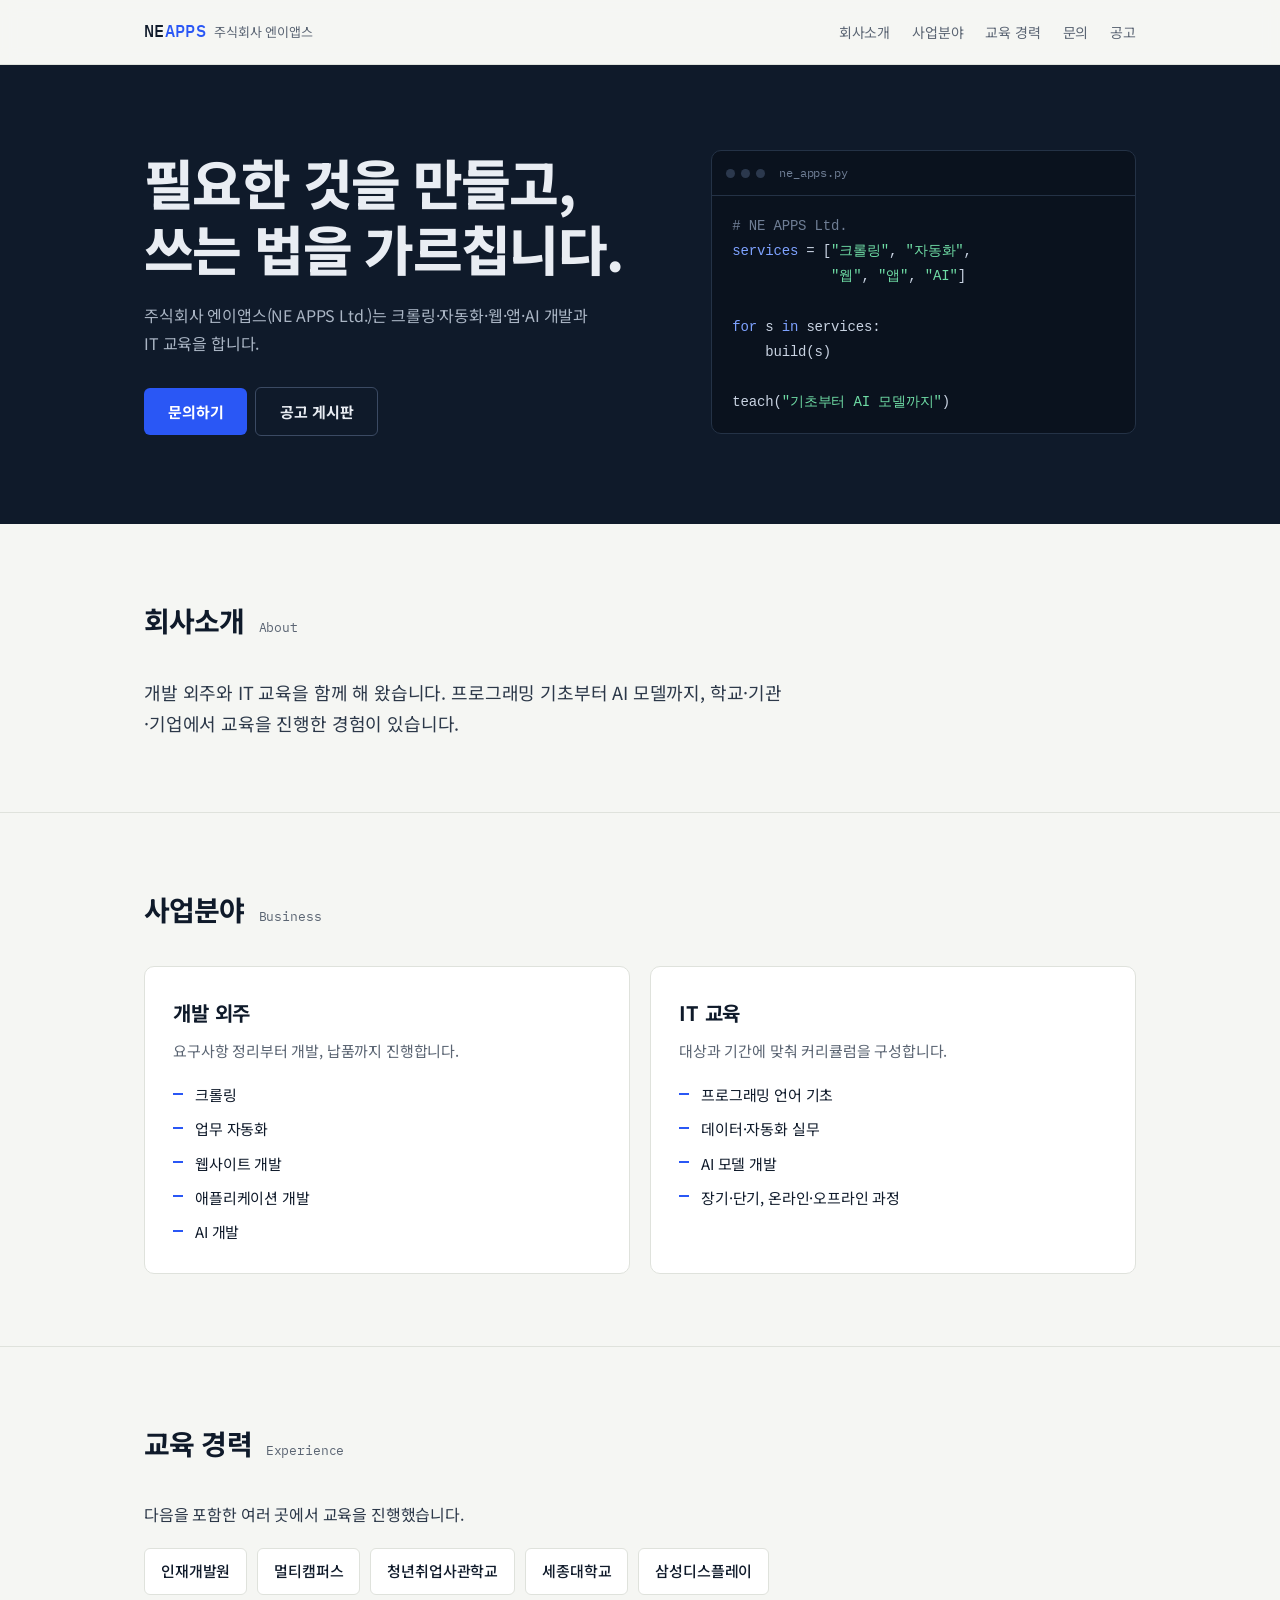
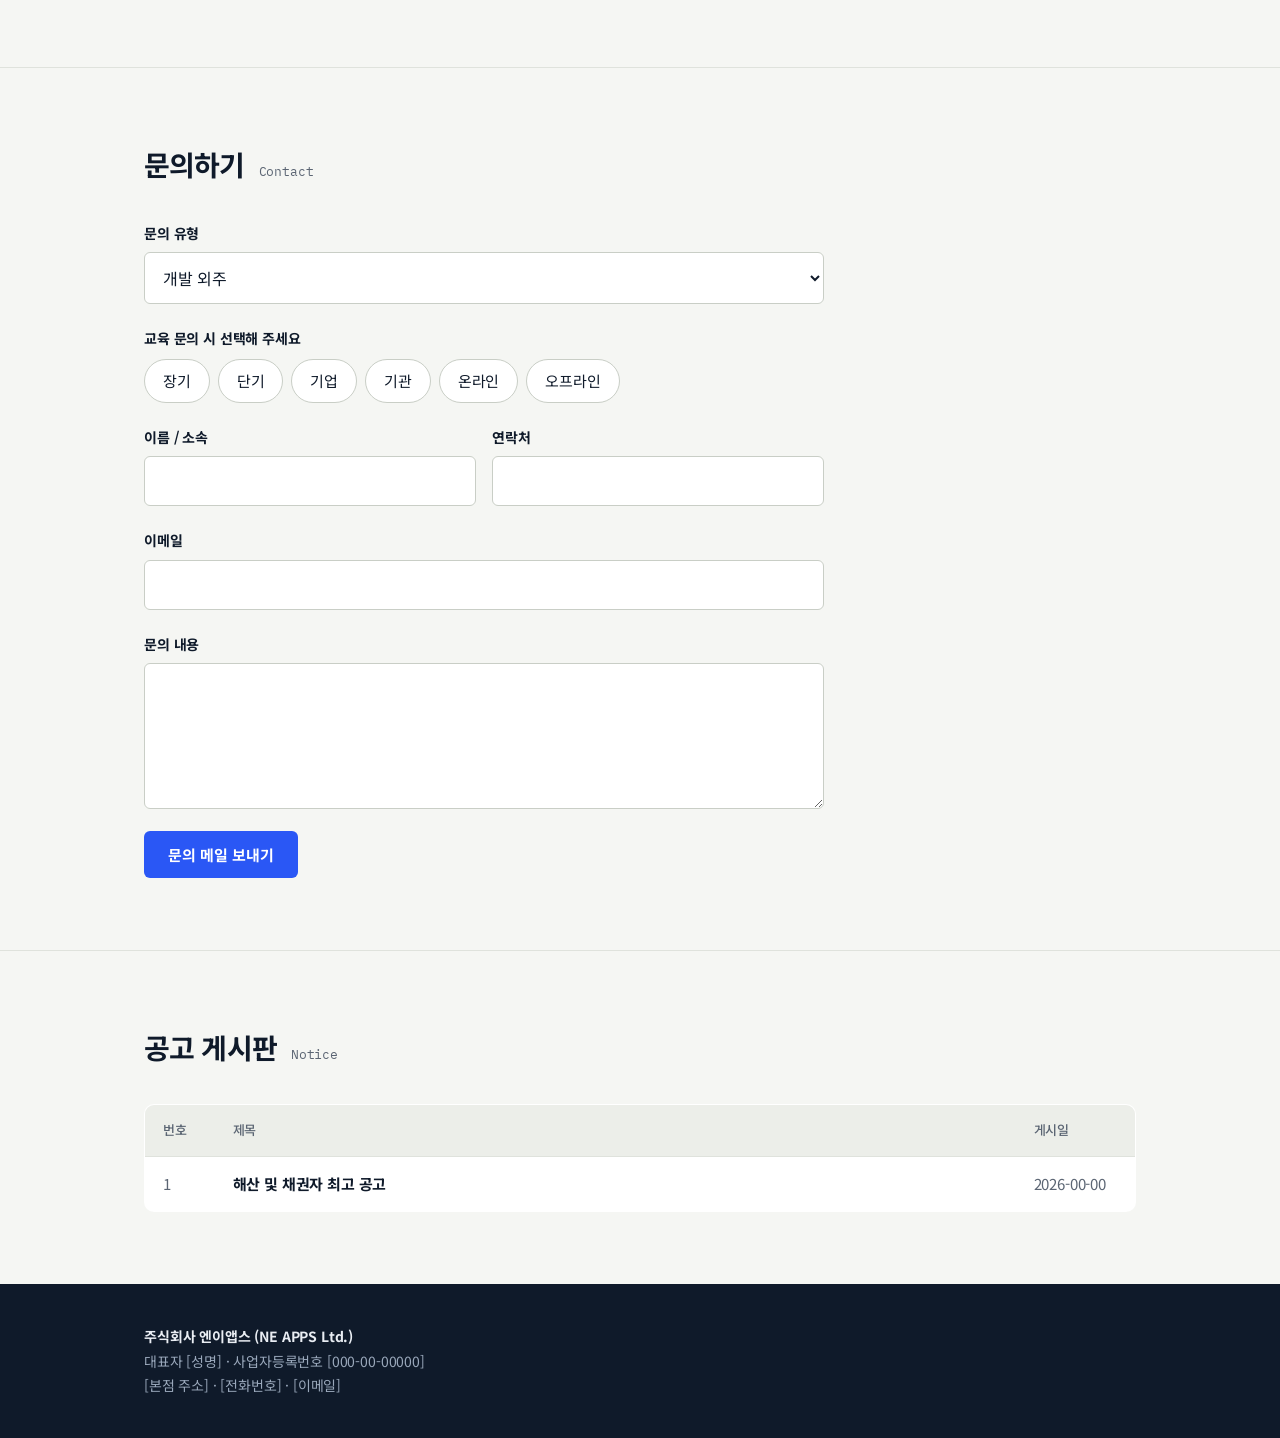
==== index.html @ 6804c99b "Add files via upload" ====
<!DOCTYPE html>
<html lang="ko">
<head>
<meta charset="utf-8">
<meta name="viewport" content="width=device-width, initial-scale=1">
<title>주식회사 엔이앱스 | NE APPS Ltd.</title>
<meta name="description" content="주식회사 엔이앱스(NE APPS Ltd.) - 크롤링, 자동화, 웹·앱, AI 개발 외주와 IT 교육">
<link rel="preconnect" href="https://fonts.googleapis.com">
<link rel="preconnect" href="https://fonts.gstatic.com" crossorigin>
<link href="https://fonts.googleapis.com/css2?family=Noto+Sans+KR:wght@400;500;700;800&family=IBM+Plex+Mono:wght@400;500&display=swap" rel="stylesheet">
<style>
:root{--ink:#0f1a2a;--paper:#f5f6f3;--card:#fff;--line:#dfe2dc;--mut:#5b6573;--ac:#2a57f5;--ok:#19b36b;color-scheme:light}
*{box-sizing:border-box}
html{scroll-behavior:smooth;scroll-padding-top:72px}
body{margin:0;background:var(--paper);color:var(--ink);font:400 16px/1.75 "Noto Sans KR","Apple SD Gothic Neo","Malgun Gothic",sans-serif;letter-spacing:-.01em}
.w{max-width:1040px;margin:0 auto;padding:0 24px}
a{color:inherit}
:focus-visible{outline:2px solid var(--ac);outline-offset:3px}
header{position:sticky;top:0;z-index:10;background:rgba(245,246,243,.92);backdrop-filter:blur(8px);border-bottom:1px solid var(--line)}
header .w{display:flex;align-items:center;justify-content:space-between;height:64px;gap:16px}
.logo{text-decoration:none;display:flex;align-items:baseline;gap:8px;white-space:nowrap}
.logo b{font:500 17px "IBM Plex Mono",monospace;letter-spacing:.02em}
.logo b i{font-style:normal;color:var(--ac)}
.logo small{color:var(--mut);font-size:13px}
nav{display:flex;gap:22px;overflow-x:auto}
nav a{text-decoration:none;font-size:14px;color:var(--mut);white-space:nowrap}
nav a:hover{color:var(--ac)}
.hero{background:var(--ink);color:#e9edf3;padding:84px 0 88px}
.hero .w{display:grid;grid-template-columns:1.1fr .9fr;gap:48px;align-items:center}
.hero h1{font-size:clamp(32px,5.2vw,54px);line-height:1.22;margin:0 0 20px;font-weight:800;letter-spacing:-.03em}
.hero p{color:#aab5c4;margin:0 0 30px;max-width:460px}
.btn{display:inline-block;padding:13px 24px;border-radius:6px;background:var(--ac);color:#fff;font:700 15px "Noto Sans KR",sans-serif;border:0;text-decoration:none;cursor:pointer}
.btn:hover{background:#1f46d0}
.btn.g{background:none;border:1px solid #3b4a63;color:#e9edf3;margin-left:8px}
.btn.g:hover{border-color:#8fa3c4;background:none}
.code{background:#0a121e;border:1px solid #243246;border-radius:10px;font:400 14px/1.8 "IBM Plex Mono",monospace;overflow:hidden}
.code .bar{display:flex;gap:6px;padding:11px 14px;border-bottom:1px solid #243246;color:#6f7e95;font-size:12px;align-items:center}
.code .bar span{width:9px;height:9px;border-radius:50%;background:#2b384d}
.code .bar em{font-style:normal;margin-left:8px}
.code pre{margin:0;padding:18px 20px;overflow-x:auto;color:#c9d3e2}
.k{color:#7ea2ff}.s{color:#6fdca5}.c{color:#6f7e95}
section{padding:72px 0}
section+section{border-top:1px solid var(--line)}
.sh{display:flex;align-items:baseline;gap:14px;margin-bottom:32px}
.sh h2{margin:0;font-size:28px;letter-spacing:-.03em}
.sh span{font:400 13px "IBM Plex Mono",monospace;color:var(--mut)}
.lead{font-size:18px;max-width:640px;color:#2c3849;margin:0}
.grid{display:grid;grid-template-columns:repeat(auto-fit,minmax(300px,1fr));gap:20px}
.box{background:var(--card);border:1px solid var(--line);border-radius:10px;padding:28px}
.box h3{margin:0 0 8px;font-size:20px}
.box>p{margin:0 0 18px;color:var(--mut);font-size:15px}
.box ul{list-style:none;margin:0;padding:0;display:grid;gap:8px}
.box li{padding-left:22px;position:relative;font-size:15px}
.box li:before{content:"";position:absolute;left:0;top:.7em;width:10px;height:2px;background:var(--ac)}
.hist{display:flex;flex-wrap:wrap;gap:10px;margin:20px 0 0;padding:0;list-style:none}
.hist li{background:var(--card);border:1px solid var(--line);border-radius:6px;padding:9px 16px;font-weight:500;font-size:15px}
.note{color:var(--mut);font-size:14px;margin-top:14px}
form{display:grid;gap:22px;max-width:680px}
.f{display:grid;gap:7px;font-weight:700;font-size:14px}
.in{font:400 16px "Noto Sans KR",sans-serif;padding:12px 14px;border:1px solid #c9cec6;border-radius:6px;background:#fff;color:var(--ink);width:100%}
.in:focus{border-color:var(--ac);outline:none;box-shadow:0 0 0 3px rgba(42,87,245,.15)}
.row{display:grid;grid-template-columns:1fr 1fr;gap:16px}
.chips{border:0;margin:0;padding:0}
.chips legend{font-weight:700;font-size:14px;margin-bottom:8px;padding:0}
.chips div{display:flex;flex-wrap:wrap;gap:8px}
.chips label{cursor:pointer}
.chips input{position:absolute;opacity:0;pointer-events:none}
.chips span{display:inline-block;padding:8px 18px;border:1px solid #c9cec6;border-radius:99px;background:#fff;font-size:15px;transition:.15s}
.chips input:checked+span{background:var(--ink);border-color:var(--ink);color:#fff}
.chips input:focus-visible+span{outline:2px solid var(--ac);outline-offset:2px}
.tbl{width:100%;border-collapse:collapse;background:var(--card);border:1px solid var(--line);border-radius:10px;overflow:hidden}
.tbl th,.tbl td{padding:14px 18px;text-align:left;border-bottom:1px solid var(--line);font-size:15px}
.tbl th{background:#eceee9;font-size:13px;color:var(--mut);font-weight:500}
.tbl tr:last-child td{border-bottom:0}
.tbl a{font-weight:700;text-decoration:none}
.tbl a:hover{color:var(--ac)}
.tbl .n{width:70px;color:var(--mut)}.tbl .d{width:120px;color:var(--mut)}
.nt{background:var(--card);border:1px solid var(--line);border-radius:10px;padding:36px;max-width:780px}
.nt h3{margin:0 0 6px;font-size:24px;letter-spacing:-.02em}
.nt .m{color:var(--mut);font-size:14px;padding-bottom:18px;margin-bottom:22px;border-bottom:1px solid var(--line)}
.nt p{margin:0 0 14px}
.nt .sg{text-align:right;margin-top:28px;font-weight:500}
.back{display:inline-block;margin-top:20px;font-weight:700;text-decoration:none;color:var(--ac)}
.hid{display:none}
footer{background:var(--ink);color:#9aa8bb;padding:40px 0;font-size:14px}
footer b{color:#e9edf3}
@media(max-width:760px){.hero .w{grid-template-columns:1fr}.hero{padding:56px 0}.row{grid-template-columns:1fr}.logo small{display:none}section{padding:52px 0}.nt{padding:24px}.btn.g{margin:10px 0 0}}
@media(prefers-reduced-motion:reduce){html{scroll-behavior:auto}}
</style>
</head>
<body>
<header><div class="w">
<a class="logo" href="#top"><b>NE<i>APPS</i></b><small>주식회사 엔이앱스</small></a>
<nav aria-label="주요 메뉴"><a href="#about">회사소개</a><a href="#biz">사업분야</a><a href="#edu">교육 경력</a><a href="#contact">문의</a><a href="#board">공고</a></nav>
</div></header>

<main id="top">
<div class="hero"><div class="w">
<div>
<h1>필요한 것을 만들고,<br>쓰는 법을 가르칩니다.</h1>
<p>주식회사 엔이앱스(NE APPS Ltd.)는 크롤링·자동화·웹·앱·AI 개발과 IT 교육을 합니다.</p>
<a class="btn" href="#contact">문의하기</a><a class="btn g" href="#board">공고 게시판</a>
</div>
<div class="code" aria-hidden="true">
<div class="bar"><span></span><span></span><span></span><em>ne_apps.py</em></div>
<pre><span class="c"># NE APPS Ltd.</span>
<span class="k">services</span> = [<span class="s">"크롤링"</span>, <span class="s">"자동화"</span>,
            <span class="s">"웹"</span>, <span class="s">"앱"</span>, <span class="s">"AI"</span>]

<span class="k">for</span> s <span class="k">in</span> services:
    build(s)

teach(<span class="s">"기초부터 AI 모델까지"</span>)</pre>
</div>
</div></div>

<section id="about"><div class="w">
<div class="sh"><h2>회사소개</h2><span>About</span></div>
<p class="lead">개발 외주와 IT 교육을 함께 해 왔습니다. 프로그래밍 기초부터 AI 모델까지, 학교·기관·기업에서 교육을 진행한 경험이 있습니다.</p>
</div></section>

<section id="biz"><div class="w">
<div class="sh"><h2>사업분야</h2><span>Business</span></div>
<div class="grid">
<div class="box"><h3>개발 외주</h3><p>요구사항 정리부터 개발, 납품까지 진행합니다.</p>
<ul><li>크롤링</li><li>업무 자동화</li><li>웹사이트 개발</li><li>애플리케이션 개발</li><li>AI 개발</li></ul></div>
<div class="box"><h3>IT 교육</h3><p>대상과 기간에 맞춰 커리큘럼을 구성합니다.</p>
<ul><li>프로그래밍 언어 기초</li><li>데이터·자동화 실무</li><li>AI 모델 개발</li><li>장기·단기, 온라인·오프라인 과정</li></ul></div>
</div>
</div></section>

<section id="edu"><div class="w">
<div class="sh"><h2>교육 경력</h2><span>Experience</span></div>
<p class="lead" style="font-size:16px">다음을 포함한 여러 곳에서 교육을 진행했습니다.</p>
<ul class="hist"><li>인재개발원</li><li>멀티캠퍼스</li><li>청년취업사관학교</li><li>세종대학교</li><li>삼성디스플레이</li></ul>
</div></section>

<section id="contact"><div class="w">
<div class="sh"><h2>문의하기</h2><span>Contact</span></div>
<form id="qf">
<label class="f">문의 유형
<select class="in" id="type"><option>개발 외주</option><option>IT 교육</option><option>기타</option></select></label>
<fieldset class="chips"><legend>교육 문의 시 선택해 주세요</legend>
<div>
<label><input type="checkbox" name="k" value="장기"><span>장기</span></label>
<label><input type="checkbox" name="k" value="단기"><span>단기</span></label>
<label><input type="checkbox" name="k" value="기업"><span>기업</span></label>
<label><input type="checkbox" name="k" value="기관"><span>기관</span></label>
<label><input type="checkbox" name="k" value="온라인"><span>온라인</span></label>
<label><input type="checkbox" name="k" value="오프라인"><span>오프라인</span></label>
</div></fieldset>
<div class="row">
<label class="f">이름 / 소속<input class="in" type="text" id="nm" required></label>
<label class="f">연락처<input class="in" type="tel" id="tel" required></label>
</div>
<label class="f">이메일<input class="in" type="email" id="em" required></label>
<label class="f">문의 내용<textarea class="in" id="msg" rows="5" required></textarea></label>
<div><button class="btn" type="submit">문의 메일 보내기</button></div>
</form>
</div></section>

<section id="board"><div class="w">
<div class="sh"><h2>공고 게시판</h2><span>Notice</span></div>
<div id="list"></div>
<div id="detail" class="hid"></div>
</div></section>
</main>

<footer><div class="w">
<b>주식회사 엔이앱스 (NE APPS Ltd.)</b><br>
대표자 [성명] · 사업자등록번호 [000-00-00000]<br>
[본점 주소] · [전화번호] · [이메일]
</div></footer>

<script>
/* ===== 설정 ===== */
var EMAIL = "your@email.com"; // 문의 메일 수신 주소

/* 공고 추가: 아래 배열 맨 앞에 객체를 추가하면 게시판에 자동 반영됩니다. */
var NOTICES = [
 {
  id: 1,
  title: "해산 및 채권자 최고 공고",
  date: "2026-00-00",
  period: "2026년 00월 00일 ~ 2026년 00월 00일",
  body: [
   "본 회사는 2026년 00월 00일 주주총회의 결의로 해산하였으므로, 상법 제535조에 따라 다음과 같이 공고합니다.",
   "회사에 대하여 채권이 있는 채권자는 본 공고 게시일부터 2개월 이내에 그 채권을 신고하여 주시기 바랍니다. 위 기간 내에 신고하지 않으면 청산에서 제외됩니다. 다만 회사가 알고 있는 채권자는 청산에서 제외하지 않습니다.",
   "채권 신고처: [주소] / 연락처: [전화번호], [이메일]"
  ],
  sign: ["2026년 00월 00일", "주식회사 엔이앱스", "청산인 [성명]"]
 }
];

/* ===== 게시판 ===== */
var L = document.getElementById("list"), D = document.getElementById("detail");
function el(t, c, x){ var e = document.createElement(t); if(c) e.className = c; if(x != null) e.textContent = x; return e; }
function renderList(){
 var t = el("table","tbl"), h = el("thead"), r = el("tr");
 [["번호","n"],["제목",""],["게시일","d"]].forEach(function(c){ var th = el("th",c[1],c[0]); r.appendChild(th); });
 h.appendChild(r); t.appendChild(h);
 var b = el("tbody");
 NOTICES.forEach(function(n, i){
  var tr = el("tr");
  tr.appendChild(el("td","n",NOTICES.length - i));
  var td = el("td"), a = el("a",null,n.title); a.href = "#notice-" + n.id; td.appendChild(a); tr.appendChild(td);
  tr.appendChild(el("td","d",n.date)); b.appendChild(tr);
 });
 t.appendChild(b); L.innerHTML = ""; L.appendChild(t);
}
function renderDetail(n){
 D.innerHTML = "";
 var box = el("article","nt");
 box.appendChild(el("h3",null,n.title));
 box.appendChild(el("div","m","게시일 " + n.date + " · 게시기간 " + n.period));
 n.body.forEach(function(p){ box.appendChild(el("p",null,p)); });
 var s = el("p","sg"); s.innerHTML = n.sign.join("<br>"); box.appendChild(s);
 D.appendChild(box);
 var back = el("a","back","← 목록으로"); back.href = "#board"; D.appendChild(back);
}
function route(){
 var m = location.hash.match(/^#notice-(\d+)$/), n = m && NOTICES.filter(function(x){ return x.id == m[1]; })[0];
 if(n){ renderDetail(n); L.classList.add("hid"); D.classList.remove("hid"); document.getElementById("board").scrollIntoView(); }
 else { D.classList.add("hid"); L.classList.remove("hid"); }
}
renderList(); route(); window.addEventListener("hashchange", route);

/* ===== 문의 ===== */
document.getElementById("qf").onsubmit = function(e){
 e.preventDefault();
 var k = [].map.call(document.querySelectorAll("input[name=k]:checked"), function(x){ return x.value; }).join(", ") || "선택 없음";
 var body = "유형: " + type.value + "\n교육 조건: " + k + "\n이름/소속: " + nm.value + "\n연락처: " + tel.value + "\n이메일: " + em.value + "\n\n" + msg.value;
 location.href = "mailto:" + EMAIL + "?subject=" + encodeURIComponent("[홈페이지 문의] " + type.value) + "&body=" + encodeURIComponent(body);
};
</script>
</body>
</html>
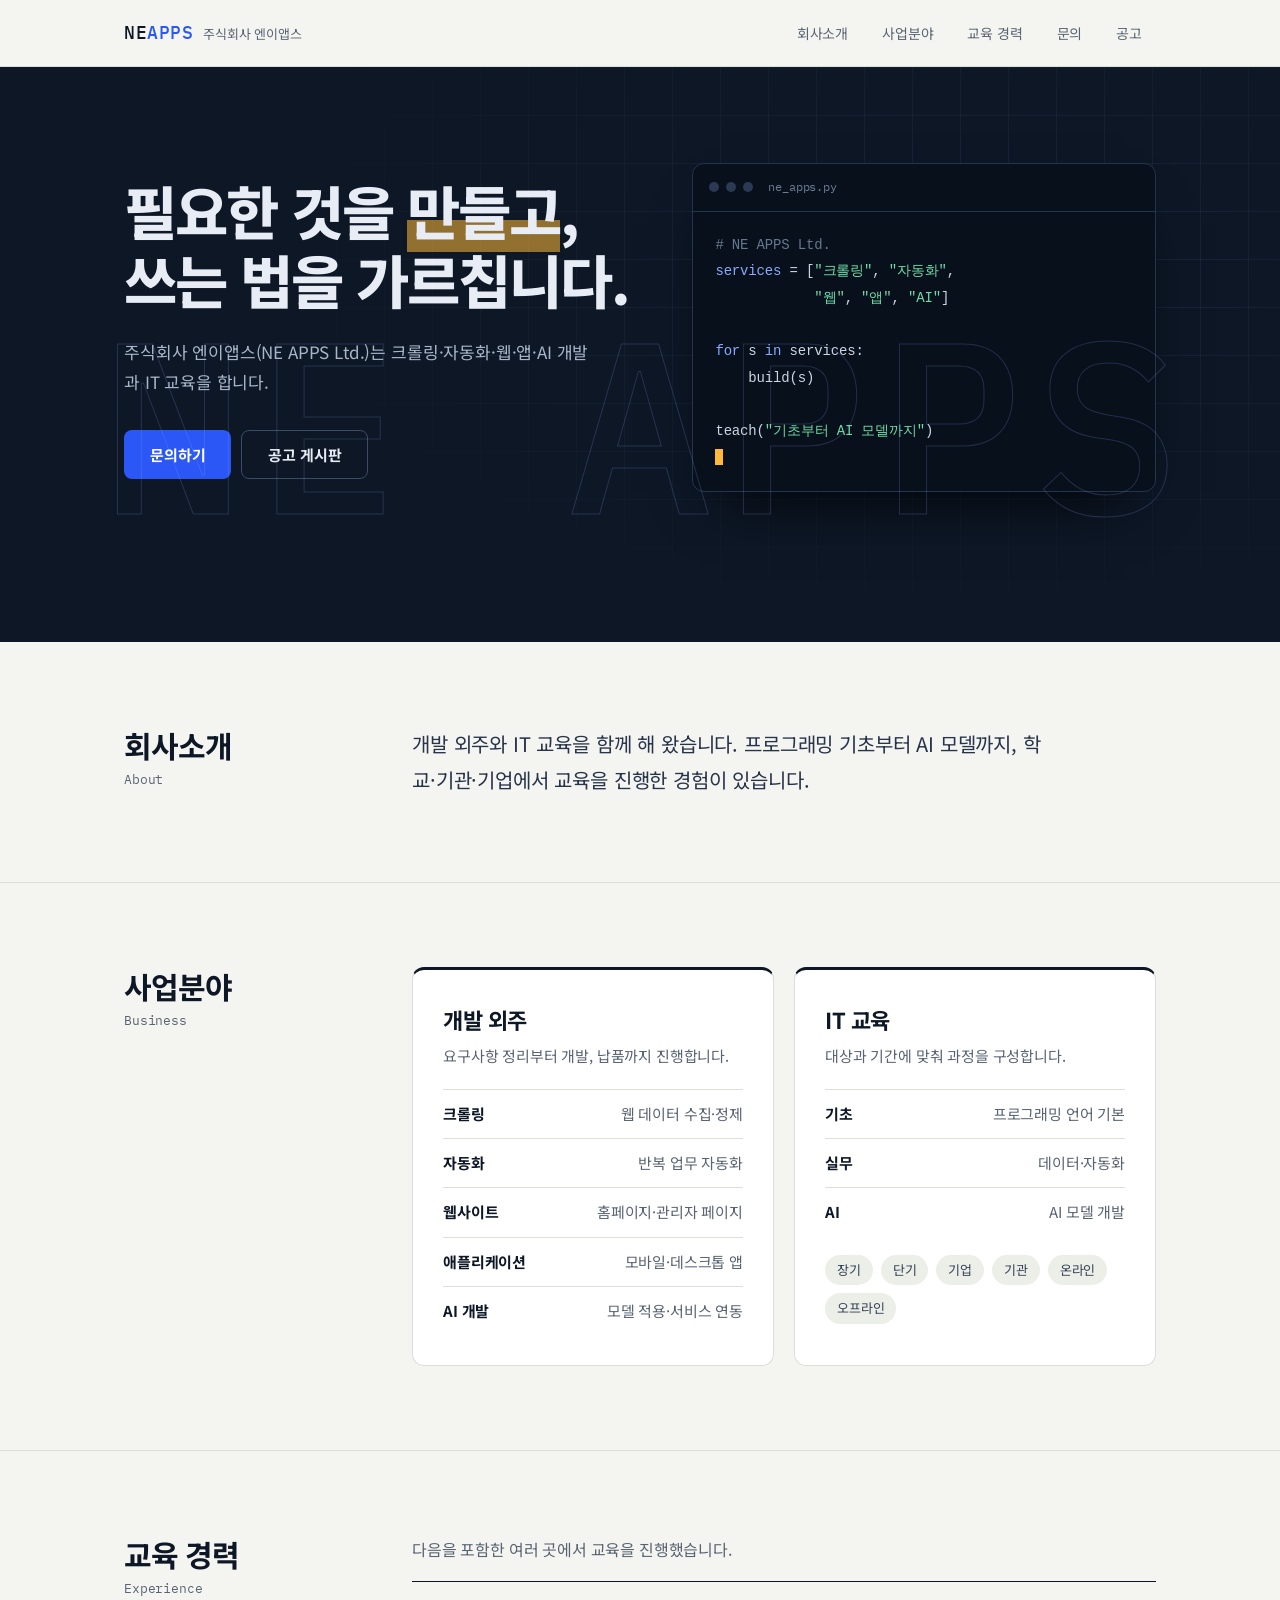
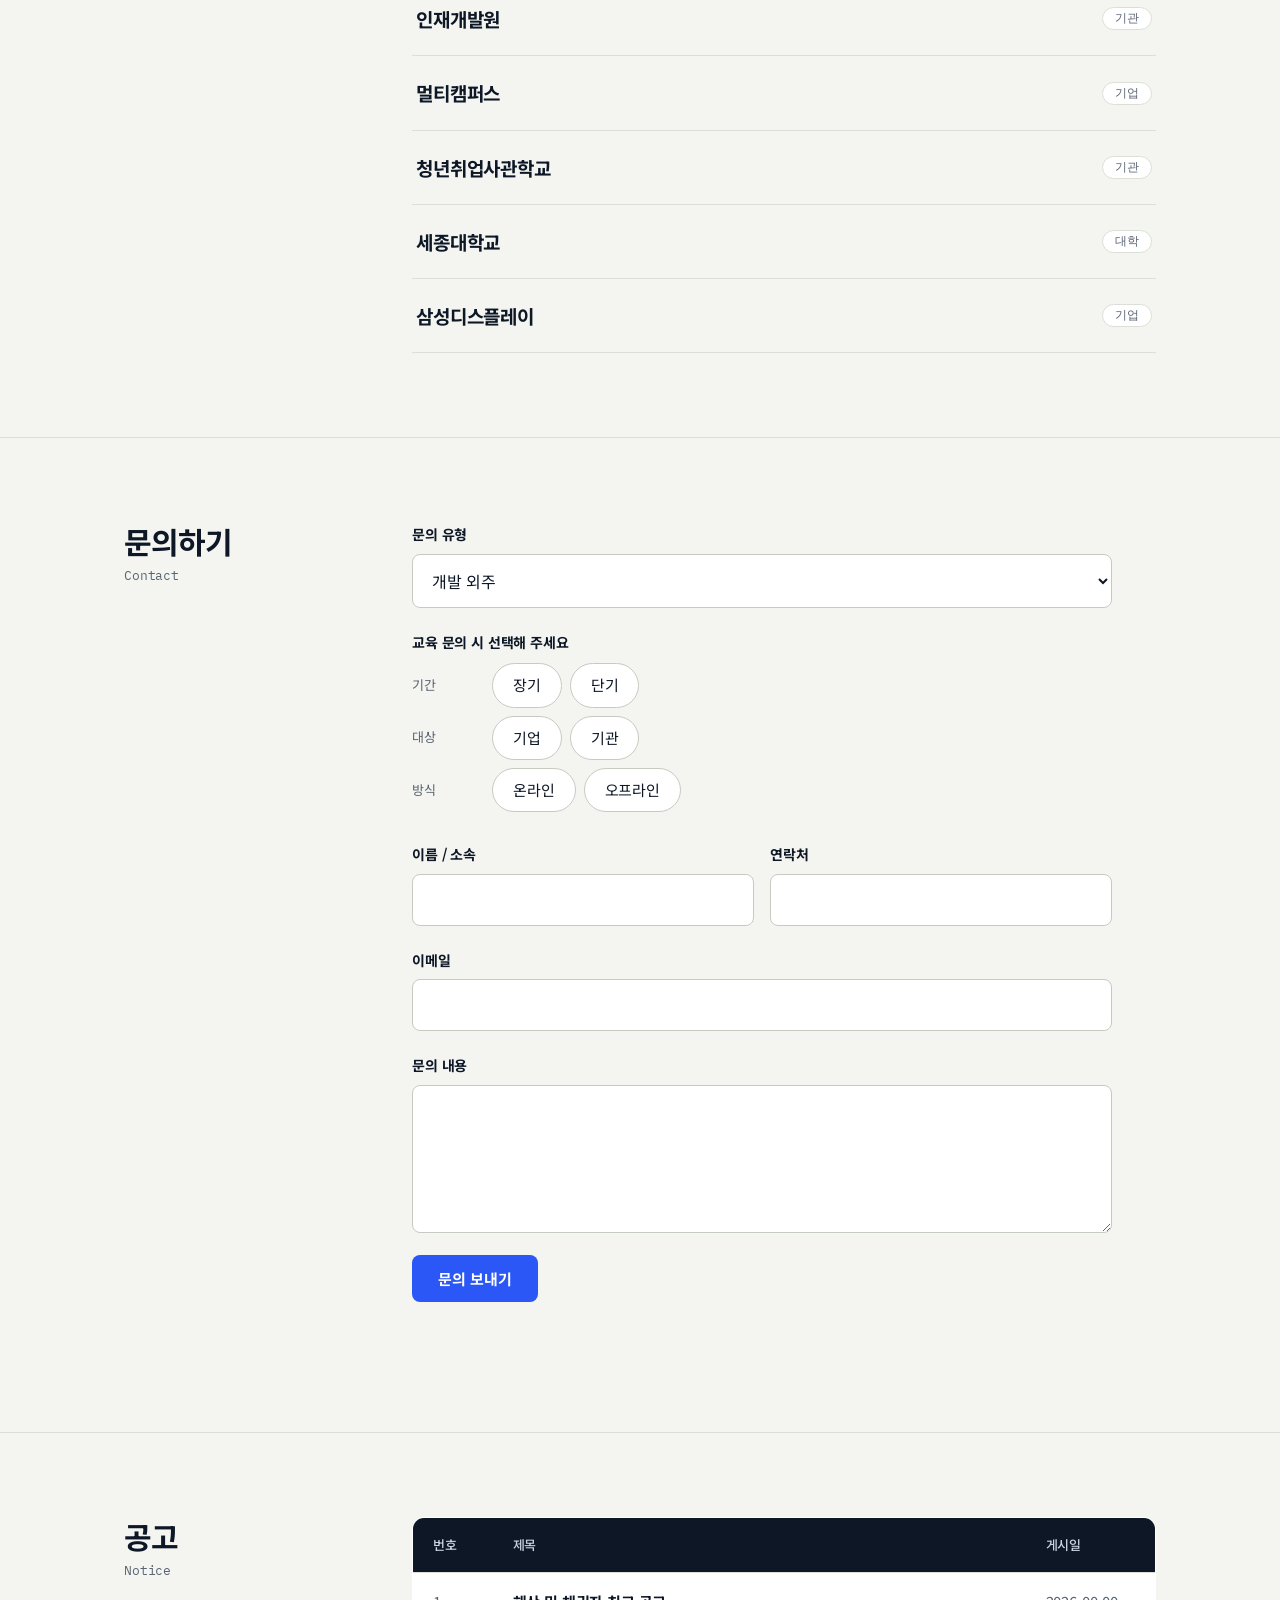
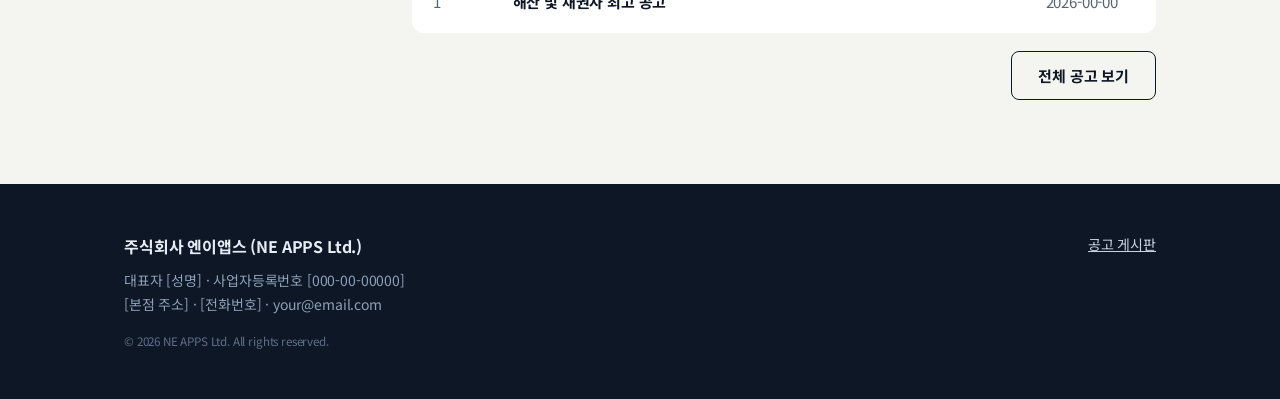
==== commit 0a457e34: "Add files via upload" ====
--- a/index.html
+++ b/index.html
@@ -3,235 +3,108 @@
 <head>
 <meta charset="utf-8">
 <meta name="viewport" content="width=device-width, initial-scale=1">
-<title>주식회사 엔이앱스 | NE APPS Ltd.</title>
-<meta name="description" content="주식회사 엔이앱스(NE APPS Ltd.) - 크롤링, 자동화, 웹·앱, AI 개발 외주와 IT 교육">
+<link rel="icon" href="data:image/svg+xml,%3Csvg xmlns=%27http://www.w3.org/2000/svg%27 viewBox=%270 0 32 32%27%3E%3Crect width=%2732%27 height=%2732%27 rx=%277%27 fill=%27%230d1726%27/%3E%3Ctext x=%2716%27 y=%2722%27 font-size=%2716%27 font-family=%27monospace%27 font-weight=%27bold%27 text-anchor=%27middle%27 fill=%27%238aa9ff%27%3ENE%3C/text%3E%3C/svg%3E">
 <link rel="preconnect" href="https://fonts.googleapis.com">
 <link rel="preconnect" href="https://fonts.gstatic.com" crossorigin>
 <link href="https://fonts.googleapis.com/css2?family=Noto+Sans+KR:wght@400;500;700;800&family=IBM+Plex+Mono:wght@400;500&display=swap" rel="stylesheet">
-<style>
-:root{--ink:#0f1a2a;--paper:#f5f6f3;--card:#fff;--line:#dfe2dc;--mut:#5b6573;--ac:#2a57f5;--ok:#19b36b;color-scheme:light}
-*{box-sizing:border-box}
-html{scroll-behavior:smooth;scroll-padding-top:72px}
-body{margin:0;background:var(--paper);color:var(--ink);font:400 16px/1.75 "Noto Sans KR","Apple SD Gothic Neo","Malgun Gothic",sans-serif;letter-spacing:-.01em}
-.w{max-width:1040px;margin:0 auto;padding:0 24px}
-a{color:inherit}
-:focus-visible{outline:2px solid var(--ac);outline-offset:3px}
-header{position:sticky;top:0;z-index:10;background:rgba(245,246,243,.92);backdrop-filter:blur(8px);border-bottom:1px solid var(--line)}
-header .w{display:flex;align-items:center;justify-content:space-between;height:64px;gap:16px}
-.logo{text-decoration:none;display:flex;align-items:baseline;gap:8px;white-space:nowrap}
-.logo b{font:500 17px "IBM Plex Mono",monospace;letter-spacing:.02em}
-.logo b i{font-style:normal;color:var(--ac)}
-.logo small{color:var(--mut);font-size:13px}
-nav{display:flex;gap:22px;overflow-x:auto}
-nav a{text-decoration:none;font-size:14px;color:var(--mut);white-space:nowrap}
-nav a:hover{color:var(--ac)}
-.hero{background:var(--ink);color:#e9edf3;padding:84px 0 88px}
-.hero .w{display:grid;grid-template-columns:1.1fr .9fr;gap:48px;align-items:center}
-.hero h1{font-size:clamp(32px,5.2vw,54px);line-height:1.22;margin:0 0 20px;font-weight:800;letter-spacing:-.03em}
-.hero p{color:#aab5c4;margin:0 0 30px;max-width:460px}
-.btn{display:inline-block;padding:13px 24px;border-radius:6px;background:var(--ac);color:#fff;font:700 15px "Noto Sans KR",sans-serif;border:0;text-decoration:none;cursor:pointer}
-.btn:hover{background:#1f46d0}
-.btn.g{background:none;border:1px solid #3b4a63;color:#e9edf3;margin-left:8px}
-.btn.g:hover{border-color:#8fa3c4;background:none}
-.code{background:#0a121e;border:1px solid #243246;border-radius:10px;font:400 14px/1.8 "IBM Plex Mono",monospace;overflow:hidden}
-.code .bar{display:flex;gap:6px;padding:11px 14px;border-bottom:1px solid #243246;color:#6f7e95;font-size:12px;align-items:center}
-.code .bar span{width:9px;height:9px;border-radius:50%;background:#2b384d}
-.code .bar em{font-style:normal;margin-left:8px}
-.code pre{margin:0;padding:18px 20px;overflow-x:auto;color:#c9d3e2}
-.k{color:#7ea2ff}.s{color:#6fdca5}.c{color:#6f7e95}
-section{padding:72px 0}
-section+section{border-top:1px solid var(--line)}
-.sh{display:flex;align-items:baseline;gap:14px;margin-bottom:32px}
-.sh h2{margin:0;font-size:28px;letter-spacing:-.03em}
-.sh span{font:400 13px "IBM Plex Mono",monospace;color:var(--mut)}
-.lead{font-size:18px;max-width:640px;color:#2c3849;margin:0}
-.grid{display:grid;grid-template-columns:repeat(auto-fit,minmax(300px,1fr));gap:20px}
-.box{background:var(--card);border:1px solid var(--line);border-radius:10px;padding:28px}
-.box h3{margin:0 0 8px;font-size:20px}
-.box>p{margin:0 0 18px;color:var(--mut);font-size:15px}
-.box ul{list-style:none;margin:0;padding:0;display:grid;gap:8px}
-.box li{padding-left:22px;position:relative;font-size:15px}
-.box li:before{content:"";position:absolute;left:0;top:.7em;width:10px;height:2px;background:var(--ac)}
-.hist{display:flex;flex-wrap:wrap;gap:10px;margin:20px 0 0;padding:0;list-style:none}
-.hist li{background:var(--card);border:1px solid var(--line);border-radius:6px;padding:9px 16px;font-weight:500;font-size:15px}
-.note{color:var(--mut);font-size:14px;margin-top:14px}
-form{display:grid;gap:22px;max-width:680px}
-.f{display:grid;gap:7px;font-weight:700;font-size:14px}
-.in{font:400 16px "Noto Sans KR",sans-serif;padding:12px 14px;border:1px solid #c9cec6;border-radius:6px;background:#fff;color:var(--ink);width:100%}
-.in:focus{border-color:var(--ac);outline:none;box-shadow:0 0 0 3px rgba(42,87,245,.15)}
-.row{display:grid;grid-template-columns:1fr 1fr;gap:16px}
-.chips{border:0;margin:0;padding:0}
-.chips legend{font-weight:700;font-size:14px;margin-bottom:8px;padding:0}
-.chips div{display:flex;flex-wrap:wrap;gap:8px}
-.chips label{cursor:pointer}
-.chips input{position:absolute;opacity:0;pointer-events:none}
-.chips span{display:inline-block;padding:8px 18px;border:1px solid #c9cec6;border-radius:99px;background:#fff;font-size:15px;transition:.15s}
-.chips input:checked+span{background:var(--ink);border-color:var(--ink);color:#fff}
-.chips input:focus-visible+span{outline:2px solid var(--ac);outline-offset:2px}
-.tbl{width:100%;border-collapse:collapse;background:var(--card);border:1px solid var(--line);border-radius:10px;overflow:hidden}
-.tbl th,.tbl td{padding:14px 18px;text-align:left;border-bottom:1px solid var(--line);font-size:15px}
-.tbl th{background:#eceee9;font-size:13px;color:var(--mut);font-weight:500}
-.tbl tr:last-child td{border-bottom:0}
-.tbl a{font-weight:700;text-decoration:none}
-.tbl a:hover{color:var(--ac)}
-.tbl .n{width:70px;color:var(--mut)}.tbl .d{width:120px;color:var(--mut)}
-.nt{background:var(--card);border:1px solid var(--line);border-radius:10px;padding:36px;max-width:780px}
-.nt h3{margin:0 0 6px;font-size:24px;letter-spacing:-.02em}
-.nt .m{color:var(--mut);font-size:14px;padding-bottom:18px;margin-bottom:22px;border-bottom:1px solid var(--line)}
-.nt p{margin:0 0 14px}
-.nt .sg{text-align:right;margin-top:28px;font-weight:500}
-.back{display:inline-block;margin-top:20px;font-weight:700;text-decoration:none;color:var(--ac)}
-.hid{display:none}
-footer{background:var(--ink);color:#9aa8bb;padding:40px 0;font-size:14px}
-footer b{color:#e9edf3}
-@media(max-width:760px){.hero .w{grid-template-columns:1fr}.hero{padding:56px 0}.row{grid-template-columns:1fr}.logo small{display:none}section{padding:52px 0}.nt{padding:24px}.btn.g{margin:10px 0 0}}
-@media(prefers-reduced-motion:reduce){html{scroll-behavior:auto}}
-</style>
+<link rel="stylesheet" href="style.css">
+<title>주식회사 엔이앱스 | NE APPS Ltd.</title>
+<meta name="description" content="주식회사 엔이앱스(NE APPS Ltd.) - 크롤링, 자동화, 웹·앱, AI 개발 외주와 IT 교육">
 </head>
-<body>
-<header><div class="w">
-<a class="logo" href="#top"><b>NE<i>APPS</i></b><small>주식회사 엔이앱스</small></a>
-<nav aria-label="주요 메뉴"><a href="#about">회사소개</a><a href="#biz">사업분야</a><a href="#edu">교육 경력</a><a href="#contact">문의</a><a href="#board">공고</a></nav>
-</div></header>
-
-<main id="top">
-<div class="hero"><div class="w">
-<div>
-<h1>필요한 것을 만들고,<br>쓰는 법을 가르칩니다.</h1>
-<p>주식회사 엔이앱스(NE APPS Ltd.)는 크롤링·자동화·웹·앱·AI 개발과 IT 교육을 합니다.</p>
-<a class="btn" href="#contact">문의하기</a><a class="btn g" href="#board">공고 게시판</a>
-</div>
-<div class="code" aria-hidden="true">
-<div class="bar"><span></span><span></span><span></span><em>ne_apps.py</em></div>
-<pre><span class="c"># NE APPS Ltd.</span>
-<span class="k">services</span> = [<span class="s">"크롤링"</span>, <span class="s">"자동화"</span>,
-            <span class="s">"웹"</span>, <span class="s">"앱"</span>, <span class="s">"AI"</span>]
-
-<span class="k">for</span> s <span class="k">in</span> services:
-    build(s)
-
-teach(<span class="s">"기초부터 AI 모델까지"</span>)</pre>
-</div>
+<body data-page="home">
+<header class="top" id="hdr"></header>
+<main>
+<div class="hero"><div class="wrap">
+ <div>
+  <h1>필요한 것을 <em>만들고</em>,<br>쓰는 법을 가르칩니다.</h1>
+  <p>주식회사 엔이앱스(NE APPS Ltd.)는 크롤링·자동화·웹·앱·AI 개발과 IT 교육을 합니다.</p>
+  <div class="btns"><a class="btn" href="#contact">문의하기</a><a class="btn ghost" href="notice.html">공고 게시판</a></div>
+ </div>
+ <div class="code" aria-hidden="true">
+  <div class="bar"><span></span><span></span><span></span><em>ne_apps.py</em></div>
+  <pre><span class="ln" style="--i:0"><span class="c"># NE APPS Ltd.</span></span><span class="ln" style="--i:1"><span class="k">services</span> = [<span class="s">"크롤링"</span>, <span class="s">"자동화"</span>,</span><span class="ln" style="--i:2">            <span class="s">"웹"</span>, <span class="s">"앱"</span>, <span class="s">"AI"</span>]</span><span class="ln" style="--i:3"> </span><span class="ln" style="--i:4"><span class="k">for</span> s <span class="k">in</span> services:</span><span class="ln" style="--i:5">    build(s)</span><span class="ln" style="--i:6"> </span><span class="ln" style="--i:7">teach(<span class="s">"기초부터 AI 모델까지"</span>)</span><span class="ln" style="--i:8"><span class="caret"></span></span></pre>
+ </div>
+ <div class="mark" aria-hidden="true">NE APPS</div>
 </div></div>
 
-<section id="about"><div class="w">
-<div class="sh"><h2>회사소개</h2><span>About</span></div>
-<p class="lead">개발 외주와 IT 교육을 함께 해 왔습니다. 프로그래밍 기초부터 AI 모델까지, 학교·기관·기업에서 교육을 진행한 경험이 있습니다.</p>
+<section class="sec" id="about"><div class="wrap split">
+ <aside><h2>회사소개</h2><span>About</span></aside>
+ <p class="lead">개발 외주와 IT 교육을 함께 해 왔습니다. 프로그래밍 기초부터 AI 모델까지, 학교·기관·기업에서 교육을 진행한 경험이 있습니다.</p>
 </div></section>
 
-<section id="biz"><div class="w">
-<div class="sh"><h2>사업분야</h2><span>Business</span></div>
-<div class="grid">
-<div class="box"><h3>개발 외주</h3><p>요구사항 정리부터 개발, 납품까지 진행합니다.</p>
-<ul><li>크롤링</li><li>업무 자동화</li><li>웹사이트 개발</li><li>애플리케이션 개발</li><li>AI 개발</li></ul></div>
-<div class="box"><h3>IT 교육</h3><p>대상과 기간에 맞춰 커리큘럼을 구성합니다.</p>
-<ul><li>프로그래밍 언어 기초</li><li>데이터·자동화 실무</li><li>AI 모델 개발</li><li>장기·단기, 온라인·오프라인 과정</li></ul></div>
-</div>
+<section class="sec" id="biz"><div class="wrap split">
+ <aside><h2>사업분야</h2><span>Business</span></aside>
+ <div class="cards">
+  <div class="card"><h3>개발 외주</h3><p>요구사항 정리부터 개발, 납품까지 진행합니다.</p>
+   <ul class="rows">
+    <li><b>크롤링</b><span>웹 데이터 수집·정제</span></li>
+    <li><b>자동화</b><span>반복 업무 자동화</span></li>
+    <li><b>웹사이트</b><span>홈페이지·관리자 페이지</span></li>
+    <li><b>애플리케이션</b><span>모바일·데스크톱 앱</span></li>
+    <li><b>AI 개발</b><span>모델 적용·서비스 연동</span></li>
+   </ul></div>
+  <div class="card"><h3>IT 교육</h3><p>대상과 기간에 맞춰 과정을 구성합니다.</p>
+   <ul class="rows">
+    <li><b>기초</b><span>프로그래밍 언어 기본</span></li>
+    <li><b>실무</b><span>데이터·자동화</span></li>
+    <li><b>AI</b><span>AI 모델 개발</span></li>
+   </ul>
+   <div class="pills"><span>장기</span><span>단기</span><span>기업</span><span>기관</span><span>온라인</span><span>오프라인</span></div></div>
+ </div>
 </div></section>
 
-<section id="edu"><div class="w">
-<div class="sh"><h2>교육 경력</h2><span>Experience</span></div>
-<p class="lead" style="font-size:16px">다음을 포함한 여러 곳에서 교육을 진행했습니다.</p>
-<ul class="hist"><li>인재개발원</li><li>멀티캠퍼스</li><li>청년취업사관학교</li><li>세종대학교</li><li>삼성디스플레이</li></ul>
+<section class="sec" id="edu"><div class="wrap split">
+ <aside><h2>교육 경력</h2><span>Experience</span></aside>
+ <div>
+  <p class="sub">다음을 포함한 여러 곳에서 교육을 진행했습니다.</p>
+  <ul class="hist">
+   <li>인재개발원<i>기관</i></li>
+   <li>멀티캠퍼스<i>기업</i></li>
+   <li>청년취업사관학교<i>기관</i></li>
+   <li>세종대학교<i>대학</i></li>
+   <li>삼성디스플레이<i>기업</i></li>
+  </ul>
+ </div>
 </div></section>
 
-<section id="contact"><div class="w">
-<div class="sh"><h2>문의하기</h2><span>Contact</span></div>
-<form id="qf">
-<label class="f">문의 유형
-<select class="in" id="type"><option>개발 외주</option><option>IT 교육</option><option>기타</option></select></label>
-<fieldset class="chips"><legend>교육 문의 시 선택해 주세요</legend>
-<div>
-<label><input type="checkbox" name="k" value="장기"><span>장기</span></label>
-<label><input type="checkbox" name="k" value="단기"><span>단기</span></label>
-<label><input type="checkbox" name="k" value="기업"><span>기업</span></label>
-<label><input type="checkbox" name="k" value="기관"><span>기관</span></label>
-<label><input type="checkbox" name="k" value="온라인"><span>온라인</span></label>
-<label><input type="checkbox" name="k" value="오프라인"><span>오프라인</span></label>
-</div></fieldset>
-<div class="row">
-<label class="f">이름 / 소속<input class="in" type="text" id="nm" required></label>
-<label class="f">연락처<input class="in" type="tel" id="tel" required></label>
-</div>
-<label class="f">이메일<input class="in" type="email" id="em" required></label>
-<label class="f">문의 내용<textarea class="in" id="msg" rows="5" required></textarea></label>
-<div><button class="btn" type="submit">문의 메일 보내기</button></div>
-</form>
+<section class="sec" id="contact"><div class="wrap split">
+ <aside><h2>문의하기</h2><span>Contact</span></aside>
+ <form class="form" id="qf">
+  <label class="fld">문의 유형
+   <select class="in" name="type"><option>개발 외주</option><option>IT 교육</option><option>기타</option></select></label>
+  <fieldset class="chips"><legend>교육 문의 시 선택해 주세요</legend>
+   <div class="grp"><span class="t">기간</span>
+    <label><input type="checkbox" name="k" value="장기"><span>장기</span></label>
+    <label><input type="checkbox" name="k" value="단기"><span>단기</span></label></div>
+   <div class="grp"><span class="t">대상</span>
+    <label><input type="checkbox" name="k" value="기업"><span>기업</span></label>
+    <label><input type="checkbox" name="k" value="기관"><span>기관</span></label></div>
+   <div class="grp"><span class="t">방식</span>
+    <label><input type="checkbox" name="k" value="온라인"><span>온라인</span></label>
+    <label><input type="checkbox" name="k" value="오프라인"><span>오프라인</span></label></div>
+  </fieldset>
+  <div class="two">
+   <label class="fld">이름 / 소속<input class="in" type="text" name="nm" required></label>
+   <label class="fld">연락처<input class="in" type="tel" name="tel" required></label>
+  </div>
+  <label class="fld">이메일<input class="in" type="email" name="em" required></label>
+  <label class="fld">문의 내용<textarea class="in" name="msg" rows="5" required></textarea></label>
+  <div class="hp" aria-hidden="true"><input type="text" name="_gotcha" tabindex="-1" autocomplete="off"></div>
+  <div><button class="btn" type="submit">문의 보내기</button></div>
+  <p class="status" id="qst" role="status" aria-live="polite"></p>
+ </form>
 </div></section>
 
-<section id="board"><div class="w">
-<div class="sh"><h2>공고 게시판</h2><span>Notice</span></div>
-<div id="list"></div>
-<div id="detail" class="hid"></div>
+<section class="sec" id="board"><div class="wrap split">
+ <aside><h2>공고</h2><span>Notice</span></aside>
+ <div>
+  <div id="notice-preview"></div>
+  <div class="more"><span></span><a class="btn line" href="notice.html">전체 공고 보기</a></div>
+ </div>
 </div></section>
 </main>
-
-<footer><div class="w">
-<b>주식회사 엔이앱스 (NE APPS Ltd.)</b><br>
-대표자 [성명] · 사업자등록번호 [000-00-00000]<br>
-[본점 주소] · [전화번호] · [이메일]
-</div></footer>
-
-<script>
-/* ===== 설정 ===== */
-var EMAIL = "your@email.com"; // 문의 메일 수신 주소
-
-/* 공고 추가: 아래 배열 맨 앞에 객체를 추가하면 게시판에 자동 반영됩니다. */
-var NOTICES = [
- {
-  id: 1,
-  title: "해산 및 채권자 최고 공고",
-  date: "2026-00-00",
-  period: "2026년 00월 00일 ~ 2026년 00월 00일",
-  body: [
-   "본 회사는 2026년 00월 00일 주주총회의 결의로 해산하였으므로, 상법 제535조에 따라 다음과 같이 공고합니다.",
-   "회사에 대하여 채권이 있는 채권자는 본 공고 게시일부터 2개월 이내에 그 채권을 신고하여 주시기 바랍니다. 위 기간 내에 신고하지 않으면 청산에서 제외됩니다. 다만 회사가 알고 있는 채권자는 청산에서 제외하지 않습니다.",
-   "채권 신고처: [주소] / 연락처: [전화번호], [이메일]"
-  ],
-  sign: ["2026년 00월 00일", "주식회사 엔이앱스", "청산인 [성명]"]
- }
-];
-
-/* ===== 게시판 ===== */
-var L = document.getElementById("list"), D = document.getElementById("detail");
-function el(t, c, x){ var e = document.createElement(t); if(c) e.className = c; if(x != null) e.textContent = x; return e; }
-function renderList(){
- var t = el("table","tbl"), h = el("thead"), r = el("tr");
- [["번호","n"],["제목",""],["게시일","d"]].forEach(function(c){ var th = el("th",c[1],c[0]); r.appendChild(th); });
- h.appendChild(r); t.appendChild(h);
- var b = el("tbody");
- NOTICES.forEach(function(n, i){
-  var tr = el("tr");
-  tr.appendChild(el("td","n",NOTICES.length - i));
-  var td = el("td"), a = el("a",null,n.title); a.href = "#notice-" + n.id; td.appendChild(a); tr.appendChild(td);
-  tr.appendChild(el("td","d",n.date)); b.appendChild(tr);
- });
- t.appendChild(b); L.innerHTML = ""; L.appendChild(t);
-}
-function renderDetail(n){
- D.innerHTML = "";
- var box = el("article","nt");
- box.appendChild(el("h3",null,n.title));
- box.appendChild(el("div","m","게시일 " + n.date + " · 게시기간 " + n.period));
- n.body.forEach(function(p){ box.appendChild(el("p",null,p)); });
- var s = el("p","sg"); s.innerHTML = n.sign.join("<br>"); box.appendChild(s);
- D.appendChild(box);
- var back = el("a","back","← 목록으로"); back.href = "#board"; D.appendChild(back);
-}
-function route(){
- var m = location.hash.match(/^#notice-(\d+)$/), n = m && NOTICES.filter(function(x){ return x.id == m[1]; })[0];
- if(n){ renderDetail(n); L.classList.add("hid"); D.classList.remove("hid"); document.getElementById("board").scrollIntoView(); }
- else { D.classList.add("hid"); L.classList.remove("hid"); }
-}
-renderList(); route(); window.addEventListener("hashchange", route);
-
-/* ===== 문의 ===== */
-document.getElementById("qf").onsubmit = function(e){
- e.preventDefault();
- var k = [].map.call(document.querySelectorAll("input[name=k]:checked"), function(x){ return x.value; }).join(", ") || "선택 없음";
- var body = "유형: " + type.value + "\n교육 조건: " + k + "\n이름/소속: " + nm.value + "\n연락처: " + tel.value + "\n이메일: " + em.value + "\n\n" + msg.value;
- location.href = "mailto:" + EMAIL + "?subject=" + encodeURIComponent("[홈페이지 문의] " + type.value) + "&body=" + encodeURIComponent(body);
-};
-</script>
+<footer class="foot" id="ftr"></footer>
+<script src="site.js"></script>
+<script src="main.js"></script>
 </body>
 </html>
--- a/style.css
+++ b/style.css
@@ -0,0 +1,146 @@
+/* NE APPS Ltd. - 공통 스타일 */
+:root{
+ --ink:#0d1726;--ink2:#15253d;--paper:#f4f5f1;--card:#fff;--line:#dcdfd8;--mut:#596473;
+ --ac:#2a57f5;--ac2:#8aa9ff;--amber:#ffb938;--r:12px;
+ --sans:"Noto Sans KR","Apple SD Gothic Neo","Malgun Gothic",sans-serif;
+ --mono:"IBM Plex Mono",ui-monospace,Consolas,monospace;
+}
+*{box-sizing:border-box}
+html{scroll-behavior:smooth;scroll-padding-top:76px}
+body{margin:0;background:var(--paper);color:var(--ink);font:400 16px/1.75 var(--sans);letter-spacing:-.01em;-webkit-font-smoothing:antialiased}
+a{color:inherit}
+:focus-visible{outline:2px solid var(--ac);outline-offset:3px}
+.wrap{max-width:1080px;margin:0 auto;padding:0 24px}
+
+/* header */
+.top{position:sticky;top:0;z-index:20;background:rgba(244,245,241,.9);backdrop-filter:blur(10px);border-bottom:1px solid var(--line)}
+.top .wrap{display:flex;align-items:center;justify-content:space-between;height:66px;gap:16px}
+.logo{display:flex;align-items:baseline;gap:10px;text-decoration:none;white-space:nowrap}
+.logo b{font:500 18px var(--mono);letter-spacing:.03em}
+.logo b i{font-style:normal;color:var(--ac)}
+.logo small{color:var(--mut);font-size:13px}
+.gnb{display:flex;gap:6px;overflow-x:auto}
+.gnb a{padding:8px 14px;border-radius:99px;text-decoration:none;font-size:14px;color:var(--mut);white-space:nowrap;transition:background .15s,color .15s}
+.gnb a:hover{background:#e8eae4;color:var(--ink)}
+.gnb a[aria-current]{background:var(--ink);color:#fff}
+
+/* buttons */
+.btn{display:inline-flex;align-items:center;gap:8px;padding:13px 26px;border-radius:8px;background:var(--ac);color:#fff;font:700 15px var(--sans);border:0;text-decoration:none;cursor:pointer;transition:transform .15s,background .15s}
+.btn:hover{background:#1e46d6;transform:translateY(-1px)}
+.btn.ghost{background:transparent;border:1px solid #3a4c69;color:#e8edf5}
+.btn.ghost:hover{background:rgba(255,255,255,.06)}
+.btn.line{background:transparent;border:1px solid var(--ink);color:var(--ink)}
+.btn.line:hover{background:var(--ink);color:#fff}
+
+/* hero */
+.hero{position:relative;background:var(--ink);color:#e8edf5;overflow:hidden;padding:96px 0 150px}
+.hero:before{content:"";position:absolute;inset:0;background-image:linear-gradient(rgba(138,169,255,.09) 1px,transparent 1px),linear-gradient(90deg,rgba(138,169,255,.09) 1px,transparent 1px);background-size:48px 48px;-webkit-mask-image:radial-gradient(ellipse 80% 90% at 75% 35%,#000 15%,transparent 72%);mask-image:radial-gradient(ellipse 80% 90% at 75% 35%,#000 15%,transparent 72%)}
+.hero .wrap{position:relative;display:grid;grid-template-columns:1.05fr .95fr;gap:56px;align-items:center}
+.hero h1{margin:0 0 22px;font-size:clamp(34px,5.4vw,58px);line-height:1.2;font-weight:800;letter-spacing:-.035em}
+.hero h1 em{font-style:normal;background:linear-gradient(transparent 62%,rgba(255,185,56,.55) 62%)}
+.hero p{margin:0 0 34px;color:#a9b6c9;max-width:470px;font-size:17px}
+.hero .btns{display:flex;flex-wrap:wrap;gap:10px}
+.mark{position:absolute;left:0;right:0;bottom:-.22em;text-align:center;font:500 clamp(80px,19vw,250px)/1 var(--mono);letter-spacing:.04em;color:transparent;-webkit-text-stroke:1px rgba(138,169,255,.2);white-space:nowrap;pointer-events:none;user-select:none}
+
+/* code panel: 페이지 로드 시 한 번만 순서대로 나타남 */
+.code{background:#08101c;border:1px solid #22344f;border-radius:var(--r);box-shadow:0 30px 60px -30px #000;overflow:hidden;font:400 14px/1.9 var(--mono)}
+.code .bar{display:flex;align-items:center;gap:7px;padding:12px 16px;border-bottom:1px solid #22344f;color:#6c7d96;font-size:12px}
+.code .bar span{width:10px;height:10px;border-radius:50%;background:#2a3a54}
+.code .bar em{font-style:normal;margin-left:8px}
+.code pre{margin:0;padding:20px 22px;overflow-x:auto;color:#cbd5e4;min-height:250px}
+.code .ln{display:block;opacity:0;animation:ln .01s forwards;animation-delay:calc(var(--i) * .38s + .3s)}
+.code .k{color:#8aa9ff}.code .s{color:#6fdca5}.code .c{color:#66778f}
+.code .caret{display:inline-block;width:8px;height:1.1em;background:var(--amber);vertical-align:-3px;animation:bl 1s steps(1) infinite}
+@keyframes ln{to{opacity:1}}
+@keyframes bl{50%{opacity:0}}
+
+/* sections */
+.sec{padding:84px 0}
+.sec+.sec{border-top:1px solid var(--line)}
+.split{display:grid;grid-template-columns:240px 1fr;gap:48px}
+.split>aside{position:sticky;top:96px;align-self:start}
+.split h2{margin:0;font-size:30px;letter-spacing:-.035em;line-height:1.3}
+.split aside span{display:block;margin-top:6px;font:400 13px var(--mono);color:var(--mut)}
+.lead{margin:0;font-size:20px;line-height:1.8;color:#27344a;max-width:640px}
+
+.cards{display:grid;grid-template-columns:repeat(auto-fit,minmax(290px,1fr));gap:20px}
+.card{background:var(--card);border:1px solid var(--line);border-radius:var(--r);padding:30px;border-top:3px solid var(--ink);transition:border-color .2s,box-shadow .2s}
+.card:hover{border-top-color:var(--ac);box-shadow:0 18px 36px -24px rgba(13,23,38,.35)}
+.card h3{margin:0 0 4px;font-size:22px;letter-spacing:-.02em}
+.card>p{margin:0 0 20px;color:var(--mut);font-size:15px}
+.rows{list-style:none;margin:0;padding:0}
+.rows li{display:flex;justify-content:space-between;gap:16px;padding:11px 0;border-top:1px solid var(--line);font-size:15px}
+.rows b{font-weight:700;white-space:nowrap}
+.rows span{color:var(--mut);text-align:right}
+.pills{display:flex;flex-wrap:wrap;gap:8px;margin-top:18px}
+.pills span{font-size:13px;padding:4px 12px;border-radius:99px;background:#eceee8;color:#364358}
+
+.hist{list-style:none;margin:0;padding:0;border-top:1px solid var(--ink)}
+.hist li{display:flex;align-items:center;justify-content:space-between;gap:16px;padding:20px 4px;border-bottom:1px solid var(--line);font-size:19px;font-weight:700;transition:padding .2s,background .2s}
+.hist li:hover{padding-left:16px;background:#ebede7}
+.hist i{font:400 12px var(--mono);font-style:normal;color:var(--mut);border:1px solid var(--line);border-radius:99px;padding:2px 12px;background:var(--card)}
+.sub{margin:0 0 18px;color:var(--mut)}
+
+/* form */
+.form{display:grid;gap:22px;max-width:700px}
+.fld{display:grid;gap:7px;font-weight:700;font-size:14px}
+.in{width:100%;font:400 16px var(--sans);padding:13px 15px;border:1px solid #c6cbc2;border-radius:8px;background:#fff;color:var(--ink);transition:border-color .15s,box-shadow .15s}
+.in:focus{outline:none;border-color:var(--ac);box-shadow:0 0 0 4px rgba(42,87,245,.14)}
+.two{display:grid;grid-template-columns:1fr 1fr;gap:16px}
+.chips{border:0;margin:0;padding:0}
+.chips legend{padding:0;margin-bottom:9px;font-weight:700;font-size:14px}
+.chips .grp{display:flex;flex-wrap:wrap;gap:8px;align-items:center;margin-bottom:8px}
+.chips .t{width:72px;font-size:13px;color:var(--mut)}
+.chips label{cursor:pointer}
+.chips input{position:absolute;opacity:0;pointer-events:none}
+.chips label span{display:inline-block;padding:8px 20px;border:1px solid #c6cbc2;border-radius:99px;background:#fff;font-size:15px;transition:all .15s}
+.chips label:hover span{border-color:var(--ink)}
+.chips input:checked+span{background:var(--ink);border-color:var(--ink);color:#fff}
+.chips input:focus-visible+span{outline:2px solid var(--ac);outline-offset:2px}
+
+/* board */
+.tbl{width:100%;border-collapse:collapse;background:var(--card);border:1px solid var(--line);border-radius:var(--r);overflow:hidden}
+.tbl th,.tbl td{padding:16px 20px;text-align:left;border-bottom:1px solid var(--line);font-size:15px}
+.tbl th{background:var(--ink);color:#c8d3e4;font-weight:500;font-size:13px}
+.tbl tr:last-child td{border-bottom:0}
+.tbl tbody tr:hover{background:#f0f2ed}
+.tbl .n,.tbl .d{color:var(--mut);white-space:nowrap}
+.tbl .n{width:80px}.tbl .d{width:130px}
+.tbl a{font-weight:700;text-decoration:none}
+.tbl a:hover{color:var(--ac)}
+.empty{padding:40px;text-align:center;color:var(--mut);background:var(--card);border:1px dashed var(--line);border-radius:var(--r)}
+.notice{background:var(--card);border:1px solid var(--line);border-radius:var(--r);overflow:hidden;max-width:820px}
+.notice .hd{padding:30px 40px;background:var(--ink);color:#fff}
+.notice h1{margin:0 0 8px;font-size:26px;letter-spacing:-.025em;line-height:1.4}
+.notice .meta{color:#9fb0c8;font-size:14px;display:flex;flex-wrap:wrap;gap:6px 22px}
+.notice .bd{padding:36px 40px}
+.notice .bd p{margin:0 0 16px}
+.notice .sign{text-align:right;margin-top:34px;font-weight:700}
+.act{display:flex;gap:10px;margin-top:22px;flex-wrap:wrap}
+.pagehead{background:var(--ink);color:#fff;padding:56px 0 48px}
+.pagehead h1{margin:0;font-size:34px;letter-spacing:-.03em}
+.pagehead p{margin:6px 0 0;color:#9fb0c8}
+.more{display:flex;justify-content:space-between;align-items:center;margin-top:18px}
+
+/* footer */
+.foot{background:var(--ink);color:#8fa0b8;padding:48px 0;font-size:14px}
+.foot .wrap{display:flex;justify-content:space-between;gap:24px;flex-wrap:wrap}
+.foot b{display:block;color:#e8edf5;font-size:16px;margin-bottom:8px}
+.foot small{display:block;margin-top:14px;color:#5f7089}
+
+@media(max-width:820px){
+ .hero{padding:60px 0 110px}.hero .wrap{grid-template-columns:1fr;gap:40px}
+ .split{grid-template-columns:1fr;gap:20px}.split>aside{position:static}
+ .sec{padding:56px 0}.two{grid-template-columns:1fr}.logo small{display:none}
+ .notice .hd,.notice .bd{padding:24px}.tbl .d{display:none}
+}
+@media(prefers-reduced-motion:reduce){html{scroll-behavior:auto}.code .ln{animation:none;opacity:1}.caret{animation:none}.btn,.card,.hist li{transition:none}}
+@media print{.top,.foot,.act,.pagehead{display:none}body{background:#fff}.notice{border:0}.notice .hd{background:#fff;color:#000;border-bottom:2px solid #000}.notice .meta{color:#333}}
+
+/* static version additions */
+.hp{position:absolute;left:-9999px;width:1px;height:1px;overflow:hidden}
+.status{margin:0;font-size:15px;min-height:1.6em}
+.status.ok{color:#127a4a;font-weight:700}
+.status.err{color:#b3261e;font-weight:700}
+.btn[disabled]{opacity:.6;cursor:wait;transform:none}
+.foot a{color:#c8d3e4}
